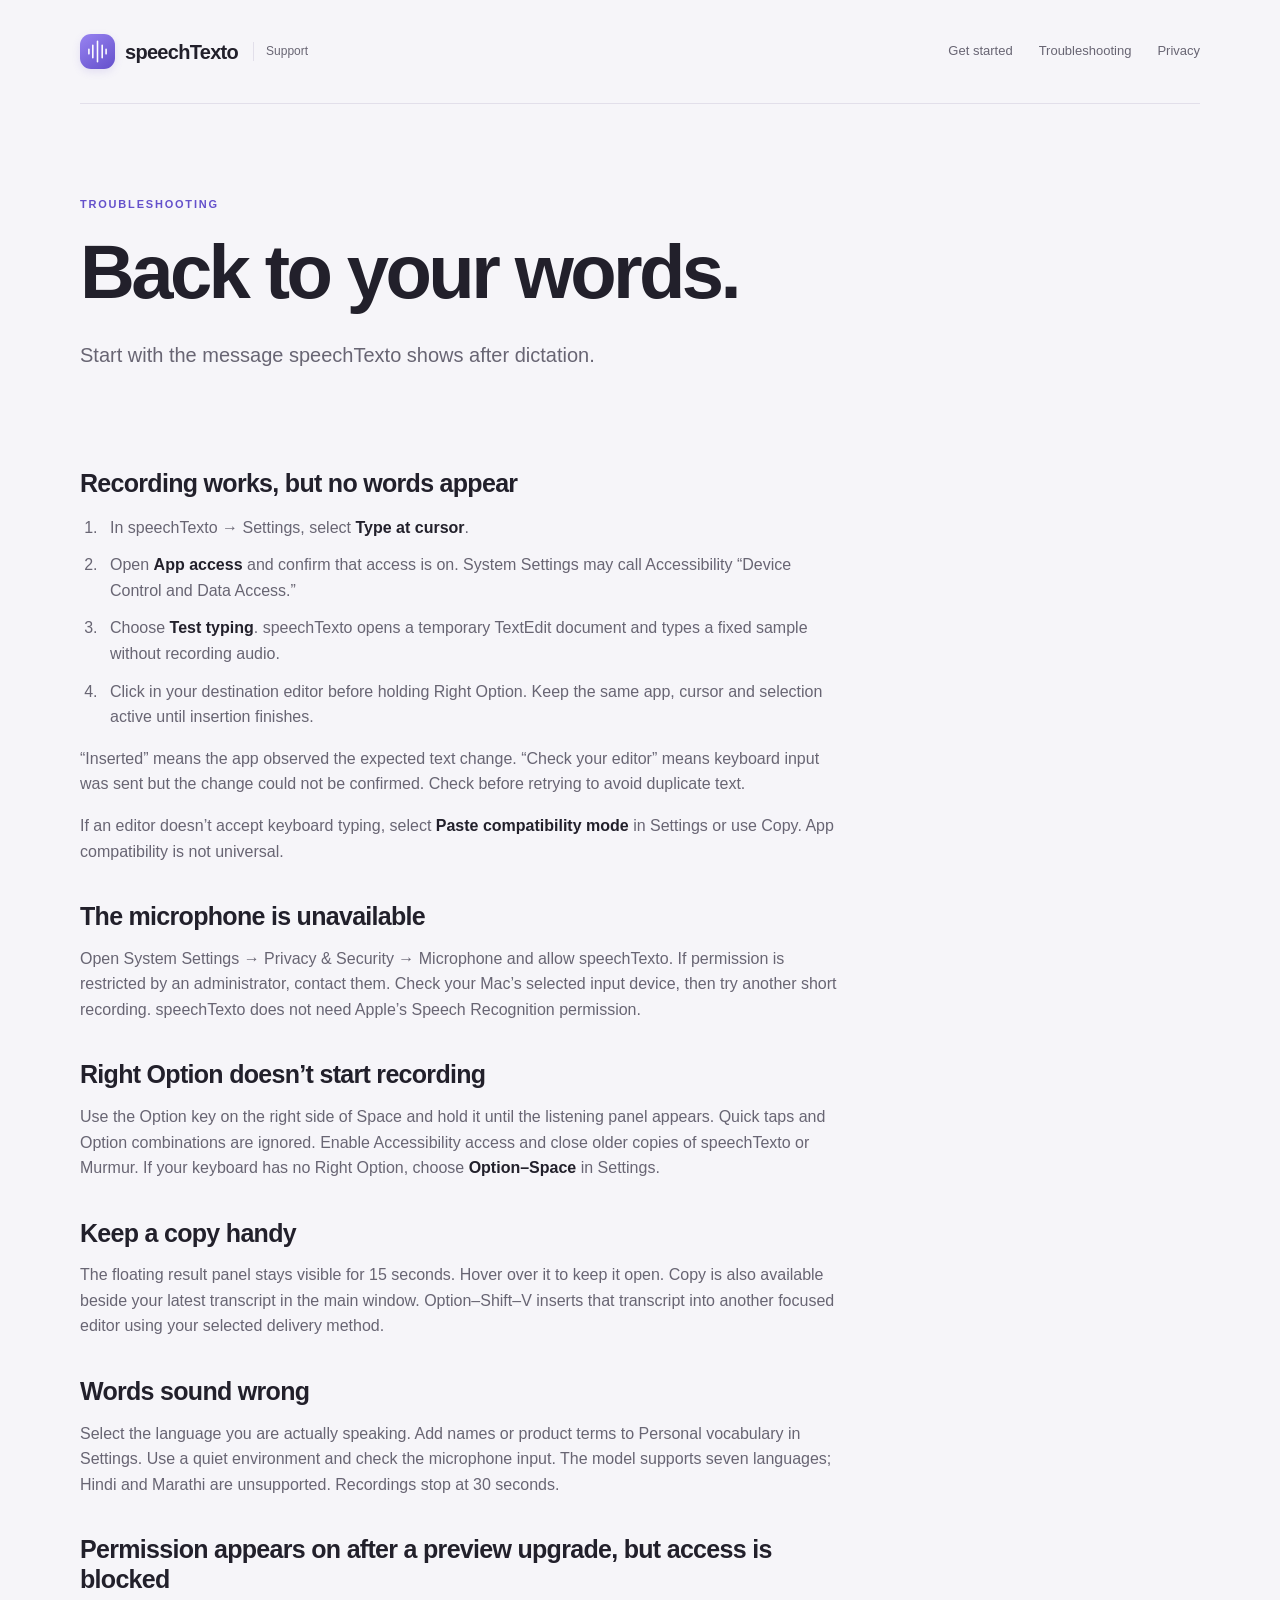
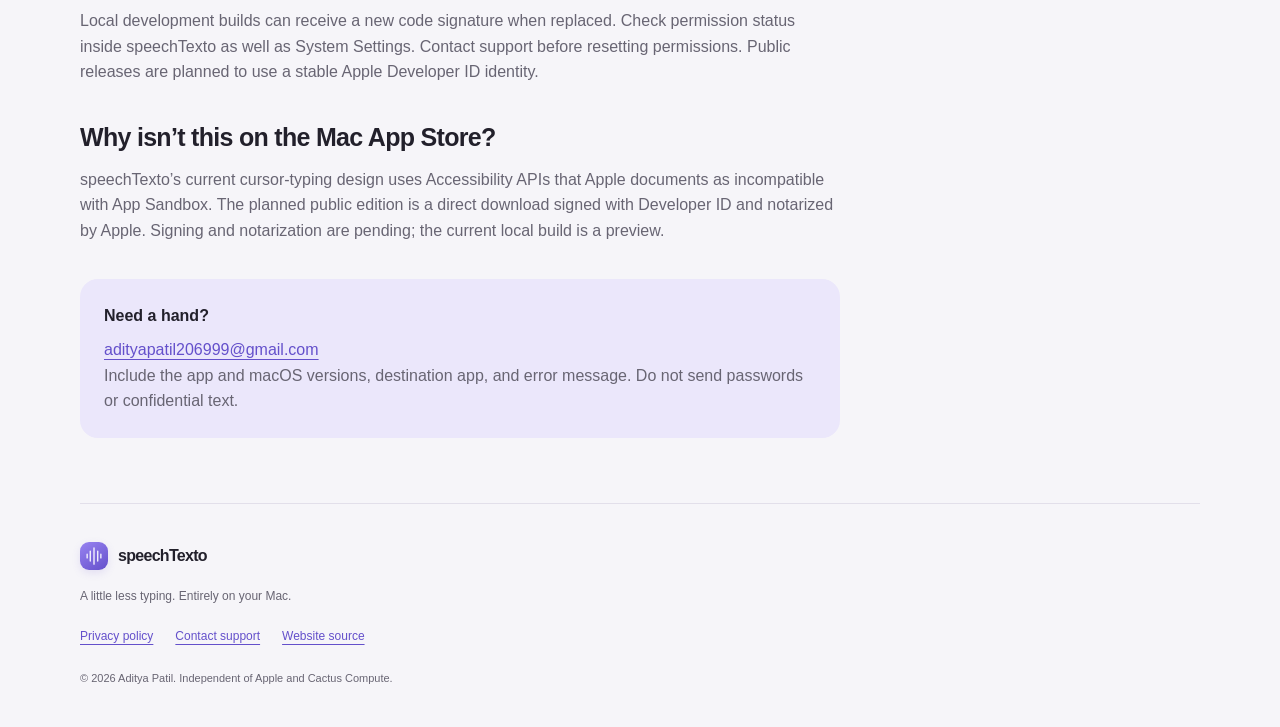
==== help.html @ 4fb161de "Publish speechTexto support, setup and privacy pages" ====
<!doctype html>
<html lang="en"><head><meta charset="utf-8"><meta name="viewport" content="width=device-width, initial-scale=1"><title>Troubleshooting · speechTexto</title><meta name="description" content="Fix microphone permissions, shortcuts and automatic text insertion in speechTexto for Mac."><meta name="color-scheme" content="light dark"><meta name="referrer" content="strict-origin-when-cross-origin"><link rel="canonical" href="https://adiityaa7.github.io/speechtexto-support/help.html"><link rel="stylesheet" href="styles.css"></head><body>
<a class="skip" href="#main">Skip to content</a><header><a class="brand" href="./"><span class="mark" aria-hidden="true"><svg viewBox="0 0 32 32"><path d="M5 13v6m5-11v16m6-21v26m6-21v16m5-11v6"/></svg></span>speechTexto <span class="support-label">Support</span></a><nav aria-label="Main navigation"><a href="./#get-started">Get started</a><a href="help.html">Troubleshooting</a><a href="privacy.html">Privacy</a></nav></header>
<main id="main">
<section class="hero compact"><p class="eyebrow">TROUBLESHOOTING</p><h1>Back to your words.</h1><p class="lead">Start with the message speechTexto shows after dictation.</p></section><section class="article">
<h2>Recording works, but no words appear</h2><ol><li>In speechTexto → Settings, select <strong>Type at cursor</strong>.</li><li>Open <strong>App access</strong> and confirm that access is on. System Settings may call Accessibility “Device Control and Data Access.”</li><li>Choose <strong>Test typing</strong>. speechTexto opens a temporary TextEdit document and types a fixed sample without recording audio.</li><li>Click in your destination editor before holding Right Option. Keep the same app, cursor and selection active until insertion finishes.</li></ol><p>“Inserted” means the app observed the expected text change. “Check your editor” means keyboard input was sent but the change could not be confirmed. Check before retrying to avoid duplicate text.</p><p>If an editor doesn’t accept keyboard typing, select <strong>Paste compatibility mode</strong> in Settings or use Copy. App compatibility is not universal.</p>
<h2>The microphone is unavailable</h2><p>Open System Settings → Privacy & Security → Microphone and allow speechTexto. If permission is restricted by an administrator, contact them. Check your Mac’s selected input device, then try another short recording. speechTexto does not need Apple’s Speech Recognition permission.</p>
<h2>Right Option doesn’t start recording</h2><p>Use the Option key on the right side of Space and hold it until the listening panel appears. Quick taps and Option combinations are ignored. Enable Accessibility access and close older copies of speechTexto or Murmur. If your keyboard has no Right Option, choose <strong>Option–Space</strong> in Settings.</p>
<h2>Keep a copy handy</h2><p>The floating result panel stays visible for 15 seconds. Hover over it to keep it open. Copy is also available beside your latest transcript in the main window. Option–Shift–V inserts that transcript into another focused editor using your selected delivery method.</p>
<h2>Words sound wrong</h2><p>Select the language you are actually speaking. Add names or product terms to Personal vocabulary in Settings. Use a quiet environment and check the microphone input. The model supports seven languages; Hindi and Marathi are unsupported. Recordings stop at 30 seconds.</p>
<h2>Permission appears on after a preview upgrade, but access is blocked</h2><p>Local development builds can receive a new code signature when replaced. Check permission status inside speechTexto as well as System Settings. Contact support before resetting permissions. Public releases are planned to use a stable Apple Developer ID identity.</p>
<h2>Why isn’t this on the Mac App Store?</h2><p>speechTexto’s current cursor-typing design uses Accessibility APIs that Apple documents as incompatible with App Sandbox. The planned public edition is a direct download signed with Developer ID and notarized by Apple. Signing and notarization are pending; the current local build is a preview.</p>
<div class="note"><strong>Need a hand?</strong><p><a href="mailto:adityapatil206999@gmail.com">adityapatil206999@gmail.com</a><br>Include the app and macOS versions, destination app, and error message. Do not send passwords or confidential text.</p></div></section></main><footer><a class="brand" href="./"><span class="mark" aria-hidden="true"><svg viewBox="0 0 32 32"><path d="M5 13v6m5-11v16m6-21v26m6-21v16m5-11v6"/></svg></span>speechTexto</a><p>A little less typing. Entirely on your Mac.</p><div><a href="privacy.html">Privacy policy</a><a href="mailto:adityapatil206999@gmail.com">Contact support</a><a href="https://github.com/Adiityaa7/speechtexto-support">Website source</a></div><small>© 2026 Aditya Patil. Independent of Apple and Cactus Compute.</small></footer></body></html>
---- styles.css ----
@charset "UTF-8";
:root{color-scheme:light dark;--bg:#f6f5f9;--surface:#fff;--text:#22202b;--muted:#686573;--line:#e2dfea;--accent:#6450cb;--tint:#ebe7fb;--radius:24px;font-family:-apple-system,BlinkMacSystemFont,"Segoe UI",sans-serif}
*{box-sizing:border-box}html{scroll-behavior:smooth;scroll-padding-top:100px}body{margin:0;background:var(--bg);color:var(--text);line-height:1.6;-webkit-font-smoothing:antialiased}a{color:var(--accent);text-underline-offset:4px}a:hover{text-decoration-thickness:2px}a:focus-visible,button:focus-visible{outline:3px solid var(--accent);outline-offset:6px;border-radius:5px}.skip{position:absolute;top:-100px;left:20px;padding:10px 18px;background:var(--surface);z-index:5}.skip:focus{top:8px}header,main,footer{width:min(1120px,calc(100% - 80px));margin:auto}header{display:flex;align-items:center;justify-content:space-between;gap:28px;min-height:104px;border-bottom:1px solid var(--line)}.brand{display:inline-flex;align-items:center;gap:10px;color:var(--text);font-size:20px;font-weight:650;letter-spacing:-.7px;text-decoration:none;white-space:nowrap}.mark{display:inline-flex;align-items:center;justify-content:center;width:35px;height:35px;border-radius:11px;background:linear-gradient(145deg,#9883f1,#6450cb);box-shadow:0 3px 8px #6651cc22}.mark svg{width:25px;height:25px;fill:none;stroke:white;stroke-width:2;stroke-linecap:round}.support-label{font-size:12px;letter-spacing:0;color:var(--muted);font-weight:500;border-left:1px solid var(--line);padding-left:12px;margin-left:5px}nav{display:flex;gap:26px;font-size:13px;font-weight:500}nav a{color:var(--muted);text-decoration:none}nav a:hover{color:var(--text)}.hero{padding:92px 0 56px;max-width:870px}.eyebrow{font-size:11px;font-weight:700;letter-spacing:1.8px;color:var(--accent);margin:0 0 18px}h1,h2,h3,p{margin-top:0}h1{font-size:clamp(43px,6.5vw,76px);letter-spacing:-3.6px;font-weight:650;line-height:1.06;margin-bottom:28px}h1 span{color:var(--accent)}.lead{font-size:20px;line-height:1.55;color:var(--muted);max-width:630px;margin-bottom:30px}.actions{display:flex;flex-wrap:wrap;gap:12px}.button{display:inline-flex;justify-content:center;align-items:center;gap:32px;background:var(--accent);color:#fff;font-size:14px;font-weight:600;text-decoration:none;padding:13px 22px;border-radius:12px;border:1px solid transparent;min-height:48px}.button:hover{filter:brightness(1.07);text-decoration:none}.button.secondary{color:var(--text);background:var(--surface);border-color:var(--line)}.availability{color:var(--muted);font-size:12px;margin:20px 0 0;max-width:580px}.facts{display:flex;flex-wrap:wrap;gap:14px 36px;padding:20px 0;border-top:1px solid var(--line);border-bottom:1px solid var(--line);font-size:12px;font-weight:550;color:var(--muted)}.facts span:before{content:"";display:inline-block;width:6px;height:6px;border-radius:50%;background:var(--accent);margin-right:9px;vertical-align:2px}.section{padding-top:72px}h2{font-size:34px;letter-spacing:-1.25px;font-weight:650;line-height:1.18;margin-bottom:28px}h3{font-size:19px;letter-spacing:-.45px;line-height:1.3;font-weight:650;margin-bottom:12px}.steps{display:grid;grid-template-columns:repeat(3,1fr);gap:18px}.steps article,.cards article{background:var(--surface);border:1px solid var(--line);border-radius:var(--radius);padding:28px}.steps p,.cards p,.split p{color:var(--muted);font-size:14px;margin-bottom:0}.number{display:inline-block;margin-bottom:35px;color:var(--accent);font-size:14px;font-weight:650}.split{display:grid;grid-template-columns:1fr 1fr;gap:80px;align-items:center}.split h2{margin-bottom:14px}.shortcut-list{padding:9px 24px;border:1px solid var(--line);border-radius:var(--radius);background:var(--surface)}.shortcut-list div{display:flex;align-items:center;justify-content:space-between;gap:20px;padding:19px 0;font-size:13px}.shortcut-list div+div{border-top:1px solid var(--line)}kbd{white-space:nowrap;display:inline-block;background:var(--bg);border:1px solid var(--line);border-bottom-width:3px;border-radius:7px;padding:3px 9px;font:inherit;font-size:13px;color:var(--text)}.cards{display:grid;grid-template-columns:1fr 1fr;gap:18px}.cards a{display:inline-block;font-size:13px;margin-top:20px}.cards .eyebrow{margin-bottom:15px;color:var(--accent);font-size:10px}.contact{margin:72px 0;padding:38px;background:var(--tint);border-radius:var(--radius);display:flex;align-items:center;gap:45px}.contact>div{max-width:590px}.contact h2{font-size:28px;margin-bottom:15px}.contact p:last-child{font-size:14px;color:var(--muted);margin-bottom:0}.contact .button{font-size:12px;overflow-wrap:anywhere;flex-shrink:0;gap:0}.compact{padding-bottom:30px}.article{max-width:760px;padding-bottom:65px}.article h2{font-size:25px;margin-top:38px;margin-bottom:14px;letter-spacing:-.7px}.article p,.article li{font-size:16px;color:var(--muted)}.article strong{color:var(--text);font-weight:600}.article ol{padding-left:22px}.article li{padding-left:8px;margin-bottom:12px}.note{background:var(--tint);padding:24px;border-radius:18px;margin-top:36px}.note p{margin:8px 0 0}.note a{overflow-wrap:anywhere}footer{padding:38px 0 40px;border-top:1px solid var(--line)}footer .brand{font-size:16px}footer .mark{width:28px;height:28px;border-radius:9px}footer .mark svg{width:20px;height:20px}footer p{font-size:12px;color:var(--muted);margin:14px 0 20px}footer>div{display:flex;gap:22px;font-size:12px}footer small{display:block;font-size:11px;color:var(--muted);margin-top:24px}
@media(prefers-color-scheme:dark){:root{--bg:#18171d;--surface:#222128;--text:#f3f0f8;--muted:#b4afc0;--line:#383440;--accent:#b5a2ff;--tint:#2d263e}.button{background:#7459d5;color:#fff}.button.secondary{color:var(--text);background:var(--surface)}}
@media(max-width:800px){header,main,footer{width:calc(100% - 40px)}header{align-items:flex-start;flex-direction:column;gap:18px;padding:22px 0}nav{gap:22px}.hero{padding:55px 0 38px}h1{letter-spacing:-2px}.lead{font-size:18px}.steps{grid-template-columns:1fr}.steps article{padding:25px}.number{margin-bottom:18px}.section{padding-top:48px}.split,.cards{grid-template-columns:1fr;gap:24px}.contact{margin:48px 0;padding:28px;align-items:flex-start;flex-direction:column;gap:24px}.contact .button{max-width:100%}.facts{gap:12px 24px}h2{font-size:29px}.article h2{font-size:24px}footer>div{flex-wrap:wrap;gap:12px 22px}}
@media(prefers-reduced-motion:reduce){html{scroll-behavior:auto}}
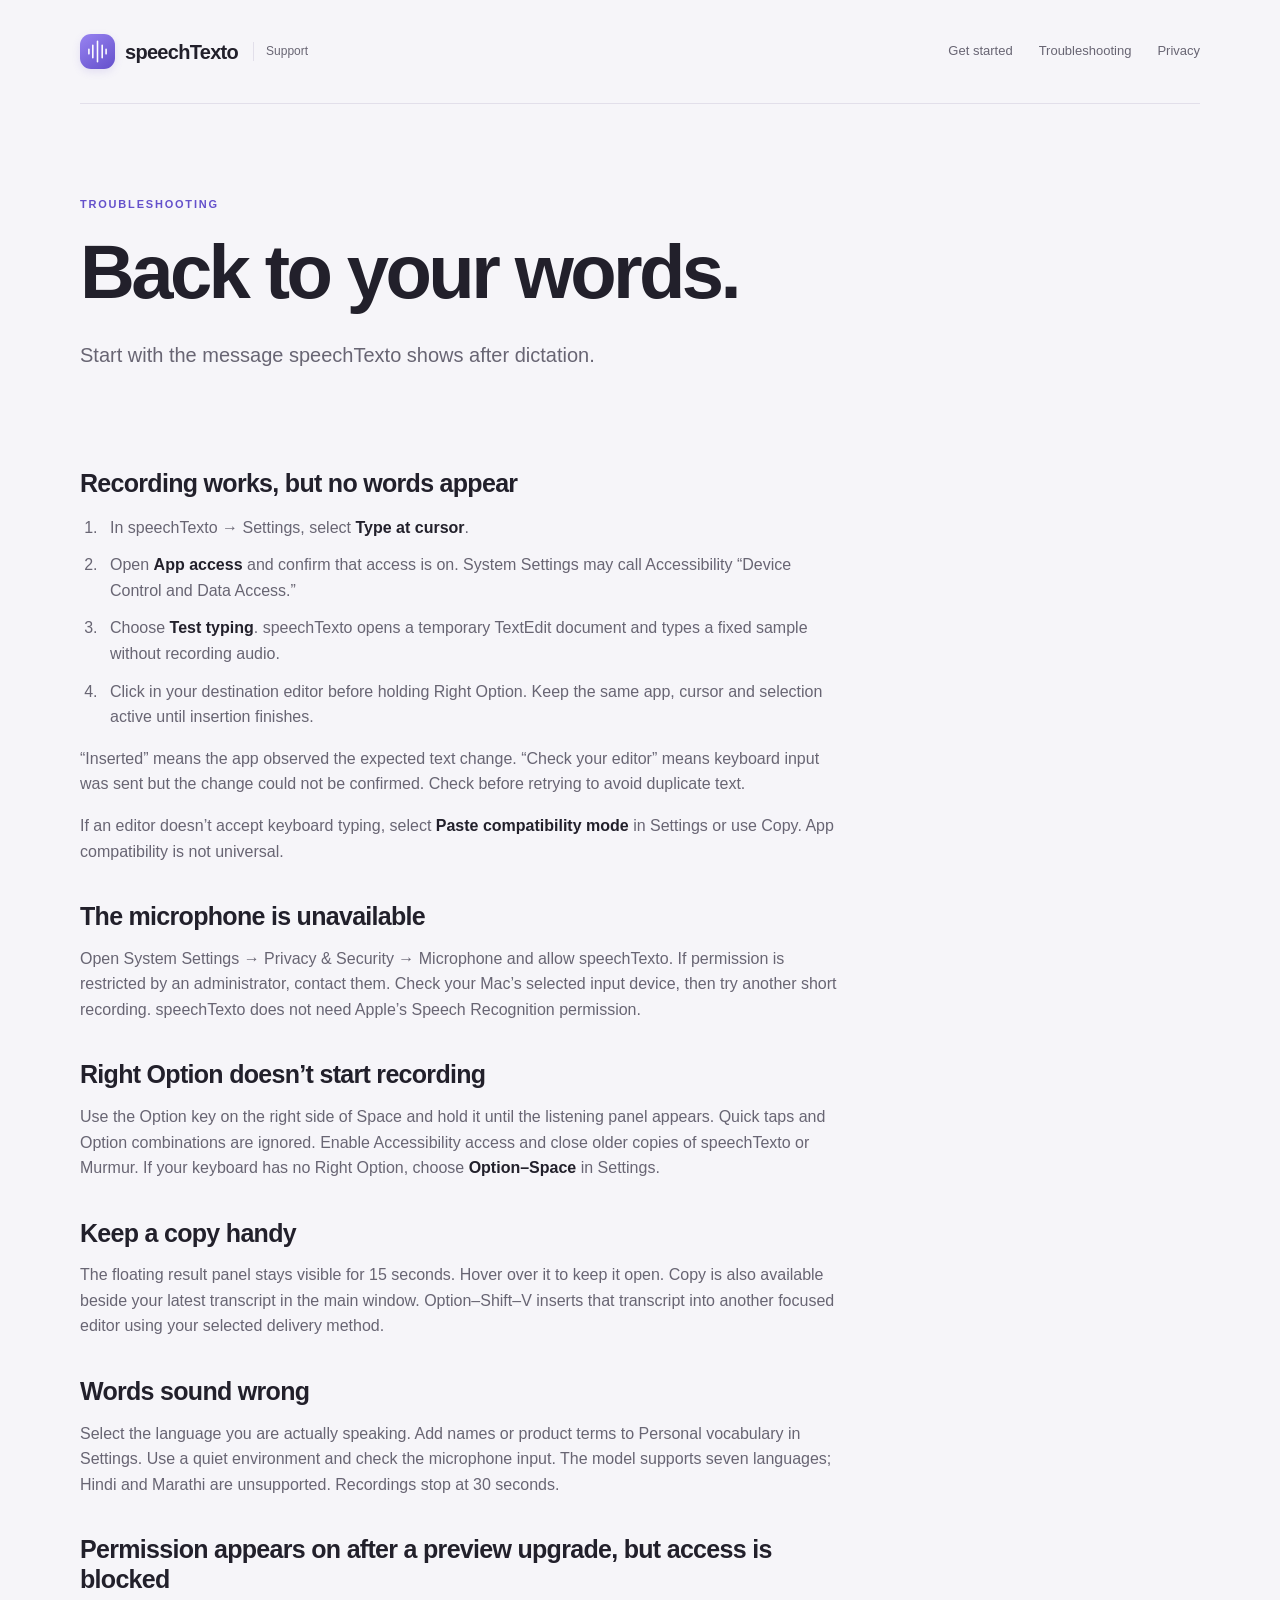
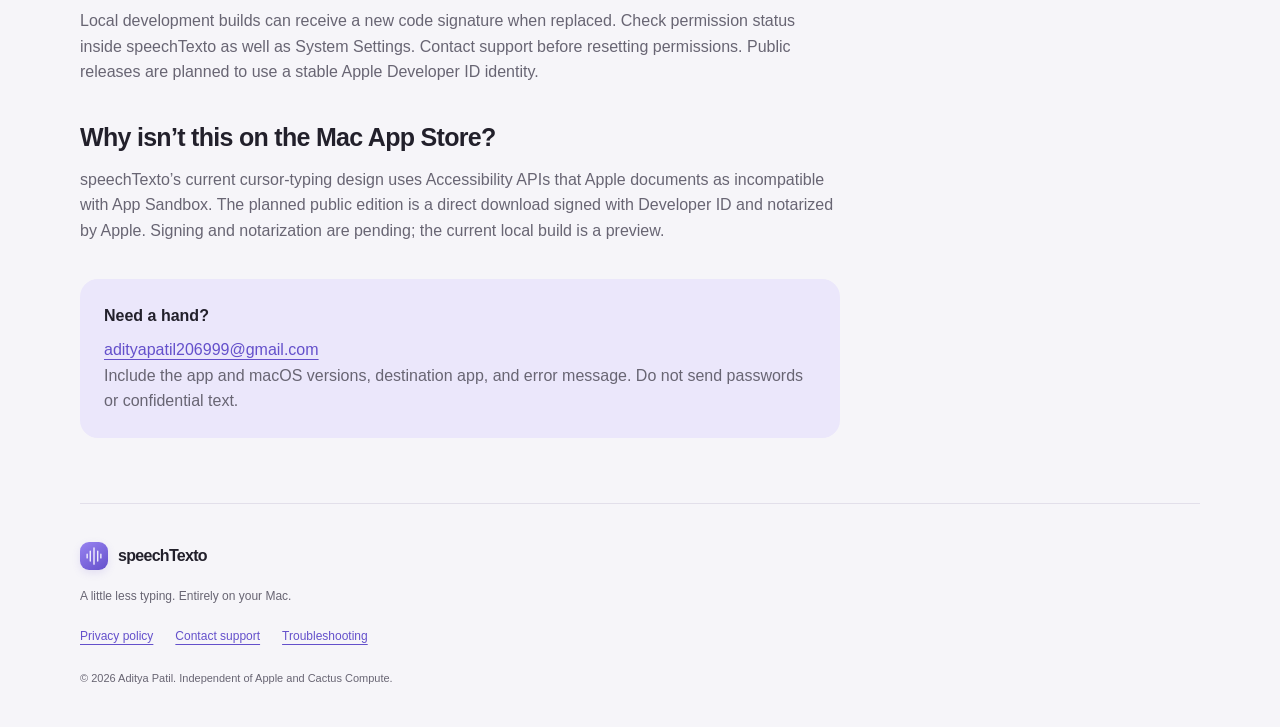
==== commit 03e8d279: "Keep website source private and move public support hosting to Sites" ====
--- a/help.html
+++ b/help.html
@@ -1,5 +1,5 @@
 <!doctype html>
-<html lang="en"><head><meta charset="utf-8"><meta name="viewport" content="width=device-width, initial-scale=1"><title>Troubleshooting · speechTexto</title><meta name="description" content="Fix microphone permissions, shortcuts and automatic text insertion in speechTexto for Mac."><meta name="color-scheme" content="light dark"><meta name="referrer" content="strict-origin-when-cross-origin"><link rel="canonical" href="https://adiityaa7.github.io/speechtexto-support/help.html"><link rel="stylesheet" href="styles.css"></head><body>
+<html lang="en"><head><meta charset="utf-8"><meta name="viewport" content="width=device-width, initial-scale=1"><title>Troubleshooting · speechTexto</title><meta name="description" content="Fix microphone permissions, shortcuts and automatic text insertion in speechTexto for Mac."><meta name="color-scheme" content="light dark"><meta name="referrer" content="strict-origin-when-cross-origin"><link rel="canonical" href="https://speechtexto-support.adityaa7.chatgpt.site/help.html"><link rel="stylesheet" href="styles.css"></head><body>
 <a class="skip" href="#main">Skip to content</a><header><a class="brand" href="./"><span class="mark" aria-hidden="true"><svg viewBox="0 0 32 32"><path d="M5 13v6m5-11v16m6-21v26m6-21v16m5-11v6"/></svg></span>speechTexto <span class="support-label">Support</span></a><nav aria-label="Main navigation"><a href="./#get-started">Get started</a><a href="help.html">Troubleshooting</a><a href="privacy.html">Privacy</a></nav></header>
 <main id="main">
 <section class="hero compact"><p class="eyebrow">TROUBLESHOOTING</p><h1>Back to your words.</h1><p class="lead">Start with the message speechTexto shows after dictation.</p></section><section class="article">
@@ -10,4 +10,4 @@
 <h2>Words sound wrong</h2><p>Select the language you are actually speaking. Add names or product terms to Personal vocabulary in Settings. Use a quiet environment and check the microphone input. The model supports seven languages; Hindi and Marathi are unsupported. Recordings stop at 30 seconds.</p>
 <h2>Permission appears on after a preview upgrade, but access is blocked</h2><p>Local development builds can receive a new code signature when replaced. Check permission status inside speechTexto as well as System Settings. Contact support before resetting permissions. Public releases are planned to use a stable Apple Developer ID identity.</p>
 <h2>Why isn’t this on the Mac App Store?</h2><p>speechTexto’s current cursor-typing design uses Accessibility APIs that Apple documents as incompatible with App Sandbox. The planned public edition is a direct download signed with Developer ID and notarized by Apple. Signing and notarization are pending; the current local build is a preview.</p>
-<div class="note"><strong>Need a hand?</strong><p><a href="mailto:adityapatil206999@gmail.com">adityapatil206999@gmail.com</a><br>Include the app and macOS versions, destination app, and error message. Do not send passwords or confidential text.</p></div></section></main><footer><a class="brand" href="./"><span class="mark" aria-hidden="true"><svg viewBox="0 0 32 32"><path d="M5 13v6m5-11v16m6-21v26m6-21v16m5-11v6"/></svg></span>speechTexto</a><p>A little less typing. Entirely on your Mac.</p><div><a href="privacy.html">Privacy policy</a><a href="mailto:adityapatil206999@gmail.com">Contact support</a><a href="https://github.com/Adiityaa7/speechtexto-support">Website source</a></div><small>© 2026 Aditya Patil. Independent of Apple and Cactus Compute.</small></footer></body></html>+<div class="note"><strong>Need a hand?</strong><p><a href="mailto:adityapatil206999@gmail.com">adityapatil206999@gmail.com</a><br>Include the app and macOS versions, destination app, and error message. Do not send passwords or confidential text.</p></div></section></main><footer><a class="brand" href="./"><span class="mark" aria-hidden="true"><svg viewBox="0 0 32 32"><path d="M5 13v6m5-11v16m6-21v26m6-21v16m5-11v6"/></svg></span>speechTexto</a><p>A little less typing. Entirely on your Mac.</p><div><a href="privacy.html">Privacy policy</a><a href="mailto:adityapatil206999@gmail.com">Contact support</a><a href="help.html">Troubleshooting</a></div><small>© 2026 Aditya Patil. Independent of Apple and Cactus Compute.</small></footer></body></html>
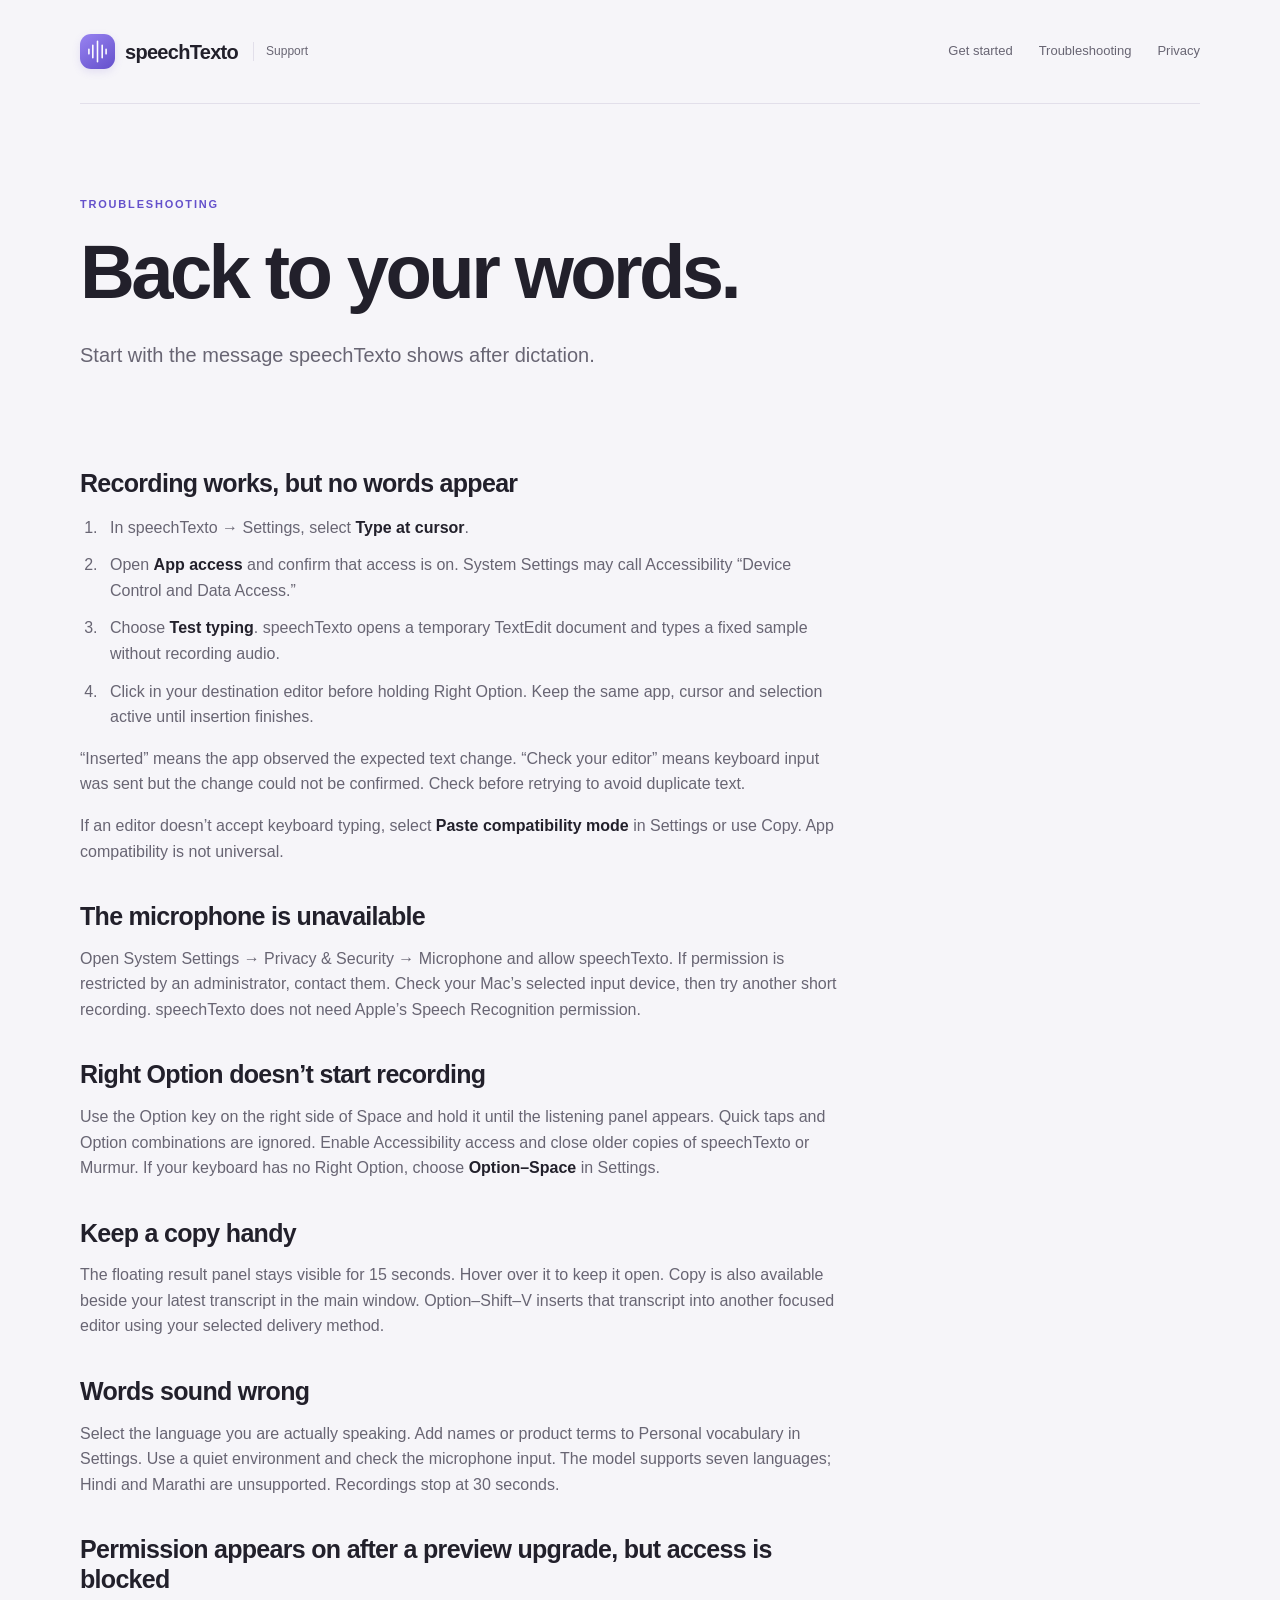
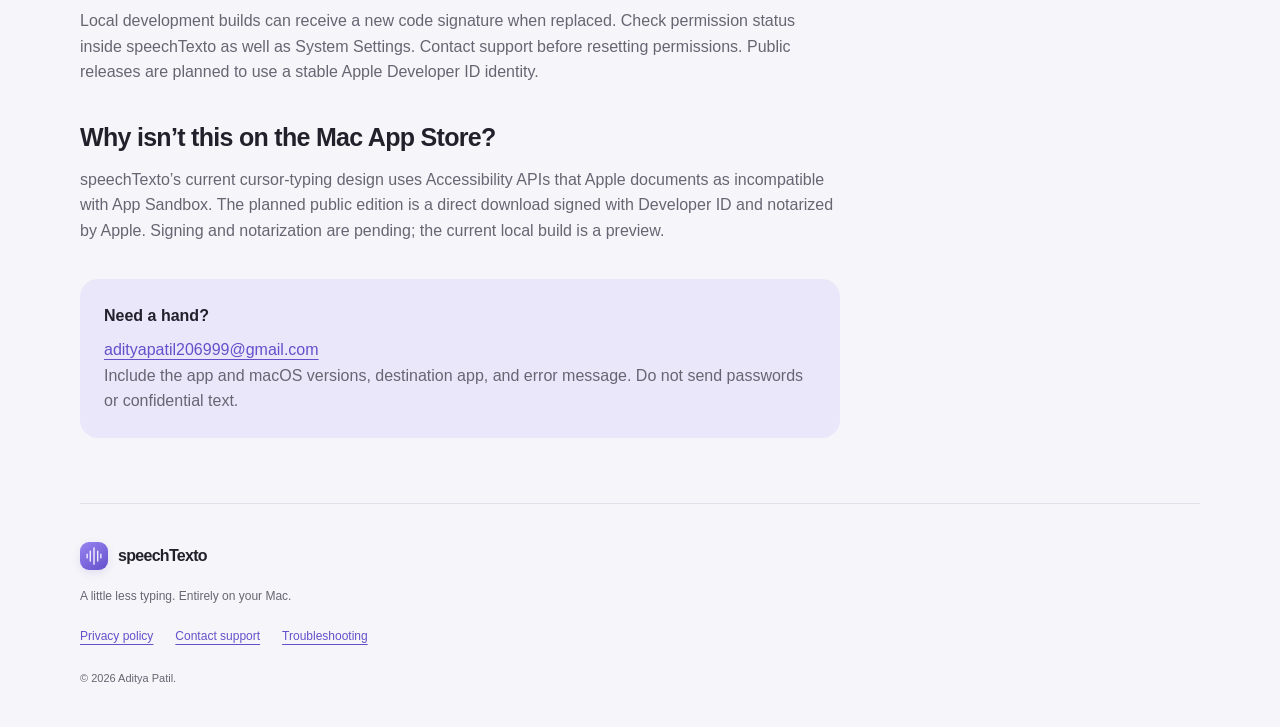
==== commit 913d6882: "Restore GitHub Pages links and simplify speechTexto website branding" ====
--- a/help.html
+++ b/help.html
@@ -1,5 +1,5 @@
 <!doctype html>
-<html lang="en"><head><meta charset="utf-8"><meta name="viewport" content="width=device-width, initial-scale=1"><title>Troubleshooting · speechTexto</title><meta name="description" content="Fix microphone permissions, shortcuts and automatic text insertion in speechTexto for Mac."><meta name="color-scheme" content="light dark"><meta name="referrer" content="strict-origin-when-cross-origin"><link rel="canonical" href="https://speechtexto-support.adityaa7.chatgpt.site/help.html"><link rel="stylesheet" href="styles.css"></head><body>
+<html lang="en"><head><meta charset="utf-8"><meta name="viewport" content="width=device-width, initial-scale=1"><title>Troubleshooting · speechTexto</title><meta name="description" content="Fix microphone permissions, shortcuts and automatic text insertion in speechTexto for Mac."><meta name="color-scheme" content="light dark"><meta name="referrer" content="strict-origin-when-cross-origin"><link rel="canonical" href="https://adiityaa7.github.io/speechtexto-support/help.html"><link rel="stylesheet" href="styles.css"></head><body>
 <a class="skip" href="#main">Skip to content</a><header><a class="brand" href="./"><span class="mark" aria-hidden="true"><svg viewBox="0 0 32 32"><path d="M5 13v6m5-11v16m6-21v26m6-21v16m5-11v6"/></svg></span>speechTexto <span class="support-label">Support</span></a><nav aria-label="Main navigation"><a href="./#get-started">Get started</a><a href="help.html">Troubleshooting</a><a href="privacy.html">Privacy</a></nav></header>
 <main id="main">
 <section class="hero compact"><p class="eyebrow">TROUBLESHOOTING</p><h1>Back to your words.</h1><p class="lead">Start with the message speechTexto shows after dictation.</p></section><section class="article">
@@ -10,4 +10,4 @@
 <h2>Words sound wrong</h2><p>Select the language you are actually speaking. Add names or product terms to Personal vocabulary in Settings. Use a quiet environment and check the microphone input. The model supports seven languages; Hindi and Marathi are unsupported. Recordings stop at 30 seconds.</p>
 <h2>Permission appears on after a preview upgrade, but access is blocked</h2><p>Local development builds can receive a new code signature when replaced. Check permission status inside speechTexto as well as System Settings. Contact support before resetting permissions. Public releases are planned to use a stable Apple Developer ID identity.</p>
 <h2>Why isn’t this on the Mac App Store?</h2><p>speechTexto’s current cursor-typing design uses Accessibility APIs that Apple documents as incompatible with App Sandbox. The planned public edition is a direct download signed with Developer ID and notarized by Apple. Signing and notarization are pending; the current local build is a preview.</p>
-<div class="note"><strong>Need a hand?</strong><p><a href="mailto:adityapatil206999@gmail.com">adityapatil206999@gmail.com</a><br>Include the app and macOS versions, destination app, and error message. Do not send passwords or confidential text.</p></div></section></main><footer><a class="brand" href="./"><span class="mark" aria-hidden="true"><svg viewBox="0 0 32 32"><path d="M5 13v6m5-11v16m6-21v26m6-21v16m5-11v6"/></svg></span>speechTexto</a><p>A little less typing. Entirely on your Mac.</p><div><a href="privacy.html">Privacy policy</a><a href="mailto:adityapatil206999@gmail.com">Contact support</a><a href="help.html">Troubleshooting</a></div><small>© 2026 Aditya Patil. Independent of Apple and Cactus Compute.</small></footer></body></html>+<div class="note"><strong>Need a hand?</strong><p><a href="mailto:adityapatil206999@gmail.com">adityapatil206999@gmail.com</a><br>Include the app and macOS versions, destination app, and error message. Do not send passwords or confidential text.</p></div></section></main><footer><a class="brand" href="./"><span class="mark" aria-hidden="true"><svg viewBox="0 0 32 32"><path d="M5 13v6m5-11v16m6-21v26m6-21v16m5-11v6"/></svg></span>speechTexto</a><p>A little less typing. Entirely on your Mac.</p><div><a href="privacy.html">Privacy policy</a><a href="mailto:adityapatil206999@gmail.com">Contact support</a><a href="help.html">Troubleshooting</a></div><small>© 2026 Aditya Patil.</small></footer></body></html>
